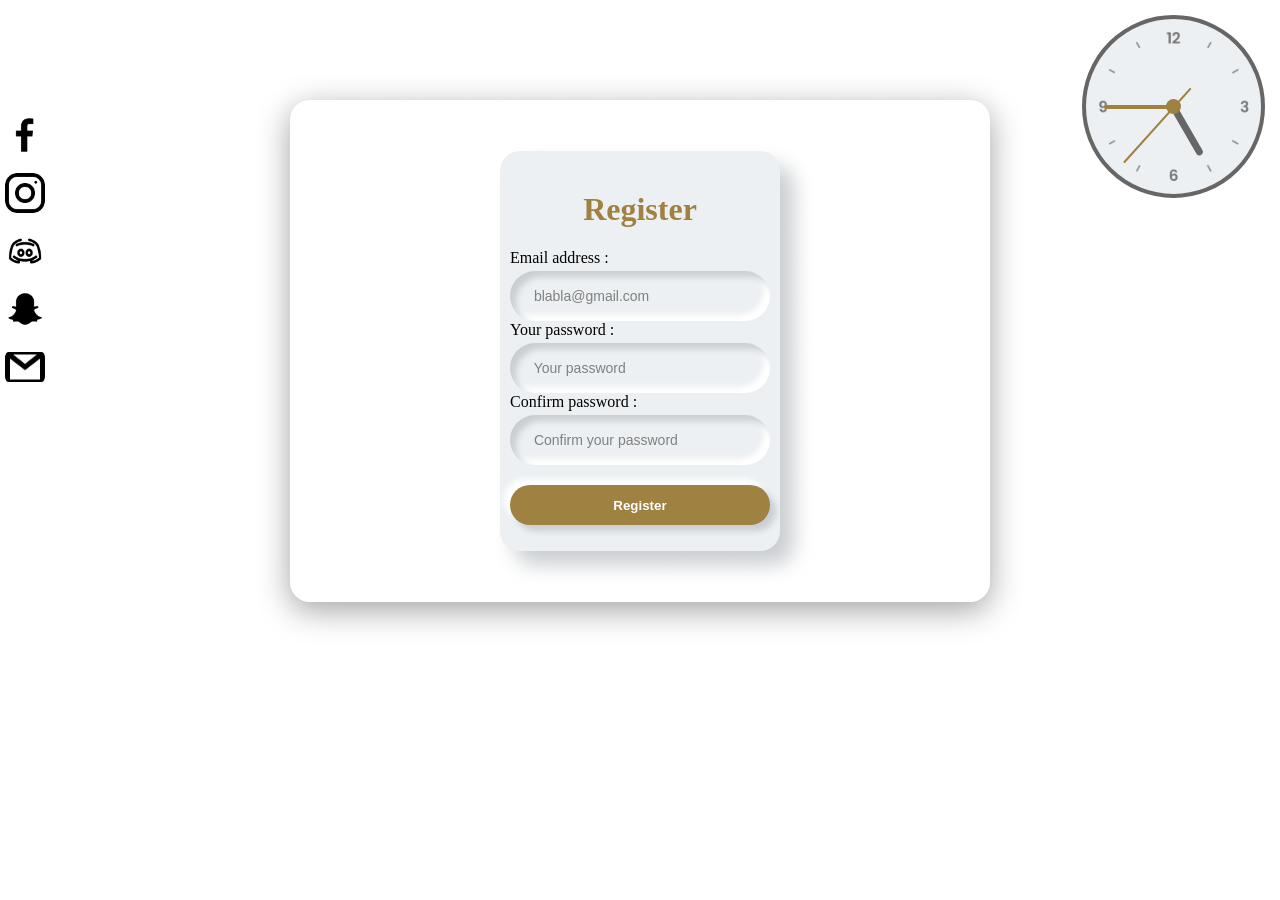
==== index.html @ 1c7ad244 "test2" ====
<!DOCTYPE html>
<html lang="fr">
	<head>
		<title>Mon CV</title>
		<meta charset="UTF-8">
		<meta name="viewport" content="width=device-width, initial-scale=1.0">
		<link rel="stylesheet" href="Site.css">
	</head>
	<body>
		<div class="container">
			<div class="clock">
				<div class="hour">
					<div class="hr" id="hr"></div>
				</div>
				<div class="min">
					<div class="mn" id="mn"></div>
				</div>
				<div class="sec">
					<div class="sc" id="sc"></div>
				</div>
			</div>
			<script type="text/javascript">
				const deg = 6;
				const hr = document.querySelector('#hr');
				const mn = document.querySelector('#mn');
				const sc = document.querySelector('#sc');

				setInterval(() => {

					let day = new Date();
					let hh = day.getHours() * 30;
					let mm = day.getMinutes() * deg;
					let ss = day.getSeconds() * deg;

					hr.style.transform = `rotateZ(${hh}deg`;
					mn.style.transform = `rotateZ(${mm}deg)`;
					sc.style.transform = `rotateZ(${ss}deg)`;
				})
			</script>
			<div class="networks">
				<button class="social facebook" onclick="window.location.href='https://m.facebook.com/profile.php?id=100009716673810';"></button>
				<button class="social instagram" onclick="window.location.href='https://www.instagram.com/y4tsu/';"></button>
				<button class="social discord" onclick="window.location.href='#';"></button>
				<button class="social snapchat" onclick="window.location.href='#';"></button>
				<button class="social gmail" onclick="window.location.href='#';"></button>
			</div>
			<div class="glass">
			<div class="register">
				<form>
					<div class="form">
						<h1>Register</h1>
						<label for="mail">Email address :</label>
						<input type="mail" name="mail" placeholder=" blabla@gmail.com"/>

						<label for="pwd">Your password :</label>
						<input type="password" name="pwd" placeholder=" Your password"/>

						<label for="verif">Confirm password :</label>
						<input type="password" name="verif" placeholder=" Confirm your password"/>

						<button type="submit" class="save">Register</button>
					</div>
				</form>
			</div>
		</div>
		</div>
	</body>
</html>
---- Site.css ----
body{
	background-image: url("https://images5.alphacoders.com/742/742631.jpg");
	background-size: 100%;
	background-position: center;
}

.container{
	width: 700px;
	height: 500px;
	margin: 100px auto;
}

.register{
	align-items: center;
	width: 200%;
	height: 440px;
}

.glass{
	background: linear-gradient(135deg, rgba(255, 255, 255, 0.1), rgba(255, 255, 255, 0));
	backdrop-filter: blur(10px);
	-webkit-backdrop-filter: blur(10px);
	border-radius: 20px;
	border: 1px solid rgba(255, 255, 255, 0.18);
	box-shadow: 0 8px 32px 0 rgba(0, 0, 0, 0.37);
}

.register{
	position: relative;
  	width: 280px;
  	margin-top: 50px;
  	margin-bottom: 50px;
  	margin-right: auto;
  	margin-left: auto;
  	height: 400px;
  	border-radius: 20px;
  	padding: 10px;
  	box-sizing: border-box;
  	background: #ecf0f3;
  	box-shadow: 14px 14px 20px #cbced1, -14px -14px 20px white;
}

label {
 	margin-bottom: 4px;
}

label.inline {
 	display:inline;
 	margin-right:50px;
}

.form{
	text-align: left;
  	margin-top: 30px;
}
h1{
	text-align: center;
	color: #9F8141;
}

input::placeholder{
	color: gray;
}

input{
	caret-color: #9F8141;
	background: #ecf0f3;
  	padding: 10px;
  	padding-left: 20px;
  	height: 50px;
  	font-size: 14px;
  	border-radius: 50px;
  	box-shadow: inset 6px 6px 6px #cbced1, inset -6px -6px 6px white;
}

.save{
  color: white;
  margin-top: 20px;
  background: #9F8141;
  height: 40px;
  border-radius: 20px;
  cursor: pointer;
  font-weight: 900;
  box-shadow: 6px 6px 6px #cbced1, -6px -6px 6px white;
  transition: 0.5s;
}

.save:hover{
	box-shadow: none;
}

label, input, .save{
  display: block;
  width: 100%;
  border: none;
  outline: none;
  box-sizing: border-box;
}

.clock{
	width: 175px;
	height: 175px;
	display: flex;
	justify-content: center;
	align-items: center;
	background: url(clock.png);
	background-size: cover;
	border-radius: 50%;
	background-color: #ecf0f3;
	border: 4px solid #666;
	position: absolute;
	top: 15px;
	right: 15px;
}

.clock:before{
	content: '';
	position: absolute;
	width: 15px;
	height: 15px;
	background: #9F8141;
	border-radius: 50%;
	z-index: 10000;
}

.clock .hour, .clock .min, .clock .sec{
	position: absolute;
}
.clock .hour, .hr{
	width: 110px;
	height: 110px;
}
.clock .min, .mn{
	width: 140px;
	height: 140px;
}
.clock .sec, .sc{
	width: 150px;
	height: 150px;
}
.hr, .mn, .sc{
	display: flex;
	justify-content: center;
	position: absolute;
	border-radius: 50%;
}
.hr:before{
	content: '';
	position: absolute;
	width: 7px;
	height: 50px;
	background: #666;
	z-index: 10;
	border-radius: 6px  6px 0 0;
}
.mn:before{
	content: '';
	position: absolute;
	width: 4px;
	height: 70px;
	background: #9F8141;
	z-index: 11;
	border-radius: 6px  6px 0 0;
}
.sc:before{
	content: '';
	position: absolute;
	width: 2px;
	height: 100px;
	background: #9F8141;
	z-index: 12;
	border-radius: 6px  6px 0 0;
}

.networks{
	width: 50px;
	height: 300px;
	position: absolute;
	top: auto;
	left: 0;
	border-radius: 5px;
	text-align: center;
	background: linear-gradient(135deg, rgba(255, 255, 255, 0.1), rgba(255, 255, 255, 0));
	backdrop-filter: blur(10px);
	-webkit-backdrop-filter: blur(10px);
}

.social{
	border-radius: 11px;
	border: none;
	width: 40px;
	height: 40px;
	margin: 0 auto;
	margin-top: 15px;
	cursor: pointer;
}
.facebook{
	background: url(facebook.png);
	background-size: cover;
}
.instagram{
	background: url(instagram.png);
	background-size: cover;
}
.discord{
	background: url(discord.png);
	background-size: cover;
}
.snapchat{
	background: url(snapchat.png);
	background-size: cover;
}
.gmail{
	background: url(gmail.png);
	background-size: cover;
}

.facebook:hover{
	filter: invert(1);
}
.instagram:hover{
	filter: invert(1);
}
.discord:hover{
	filter: invert(1);
}
.snapchat:hover{
	filter: invert(1);
}
.gmail:hover{
	filter: invert(1);
}
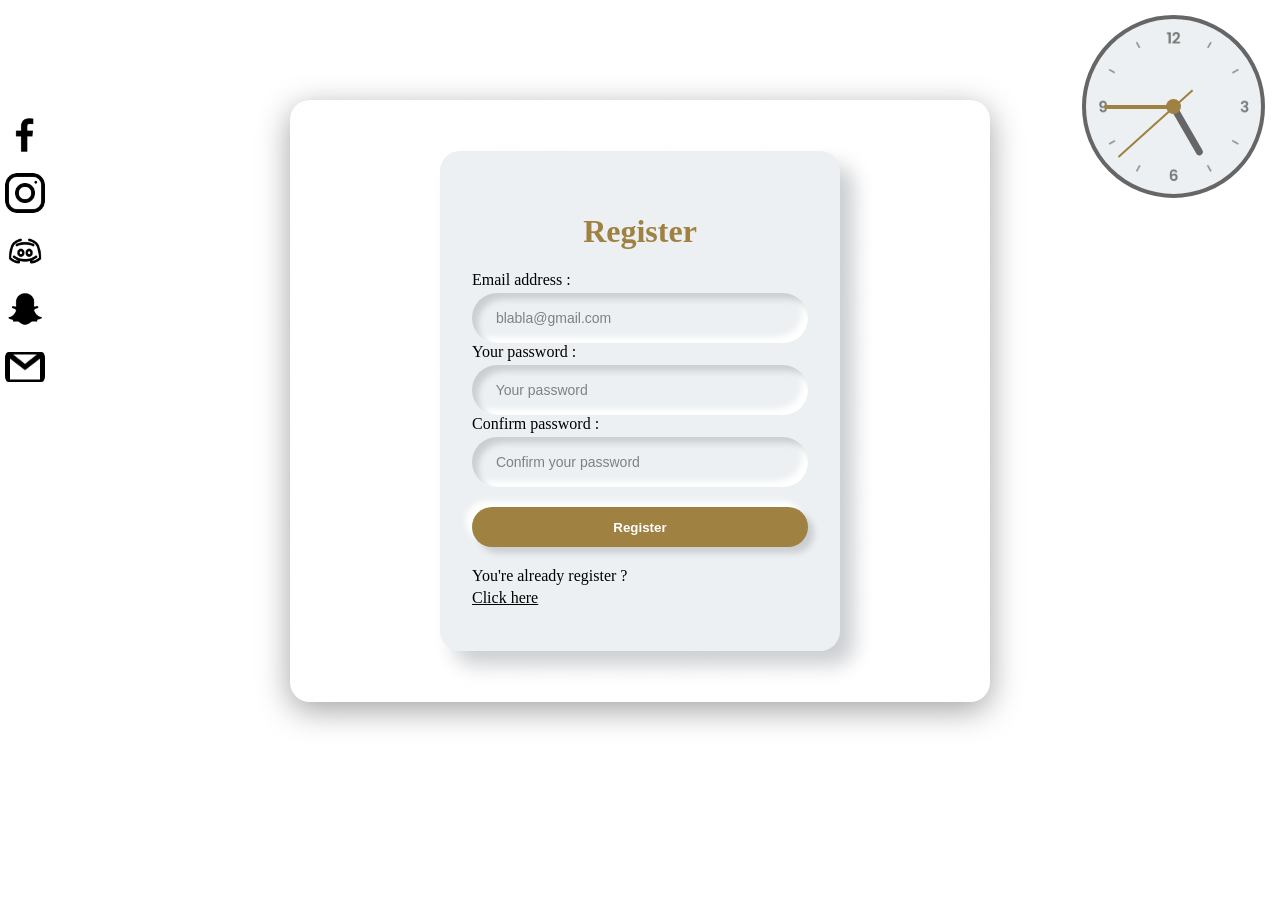
==== commit c4a1ad30: "Modifications apportées" ====
--- a/index.html
+++ b/index.html
@@ -5,10 +5,11 @@
 		<meta charset="UTF-8">
 		<meta name="viewport" content="width=device-width, initial-scale=1.0">
 		<link rel="stylesheet" href="Site.css">
+		<script src="Site.js"></script>
 	</head>
 	<body>
 		<div class="container">
-			<div class="clock">
+			<div class="clock" title="clock">
 				<div class="hour">
 					<div class="hr" id="hr"></div>
 				</div>
@@ -46,6 +47,8 @@
 			</div>
 			<div class="glass">
 			<div class="register">
+			<div class="card-container" id="card-container">
+				<div class="card-front">
 				<form>
 					<div class="form">
 						<h1>Register</h1>
@@ -59,10 +62,34 @@
 						<input type="password" name="verif" placeholder=" Confirm your password"/>
 
 						<button type="submit" class="save">Register</button>
+						<div class="global">
+						<label for="label">You're already register ? </label>
+						<a onclick="test();" class="link" name="label">Click here</a>
+						</div>
 					</div>
 				</form>
+				</div>
+				<div class="card-back">
+				<form>
+					<div class="form">
+						<h1>Login</h1>
+						<label for="mail">Email address :</label>
+						<input type="mail" name="mail" placeholder=" blabla@gmail.com"/>
+
+						<label for="pwd">Your password :</label>
+						<input type="password" name="pwd" placeholder=" Your password"/>
+
+						<button type="submit" class="save">Login</button>
+						<div class="global">
+						<label for="label">You're not register ? </label>
+						<a onclick="test();" class="link" name="label2">Click here</a>
+						</div>
+					</div>
+				</form>
+				</div>
 			</div>
-		</div>
+			</div>
+			</div>
 		</div>
 	</body>
 </html>
--- a/Site.css
+++ b/Site.css
@@ -26,15 +26,15 @@
 }
 
 .register{
-	position: relative;
+		position: relative;
   	width: 280px;
   	margin-top: 50px;
   	margin-bottom: 50px;
   	margin-right: auto;
   	margin-left: auto;
-  	height: 400px;
+  	height: 500px;
   	border-radius: 20px;
-  	padding: 10px;
+  	padding: 2em;
   	box-sizing: border-box;
   	background: #ecf0f3;
   	box-shadow: 14px 14px 20px #cbced1, -14px -14px 20px white;
@@ -83,10 +83,11 @@
   font-weight: 900;
   box-shadow: 6px 6px 6px #cbced1, -6px -6px 6px white;
   transition: 0.5s;
-}
-
+  margin-bottom: 20px;
+}
 .save:hover{
-	box-shadow: none;
+	box-shadow:inset 5px 5px 5px #7D6A3F,
+	           inset -5px -5px 5px #B59144;
 }
 
 label, input, .save{
@@ -231,6 +232,37 @@
 	filter: invert(1);
 }
 
-
-
-
+.register{
+	width: 400px;
+}
+
+.card-container{
+	transition: transform 3s;
+	transform-style: preserve-3d;
+}
+
+.card-front, .card-back{
+	backface-visibility: hidden;
+	top: 0;
+	bottom: 0;
+	left: 0;
+	right: 0;
+	position: absolute;
+}
+
+.card-back{
+	transform: rotateY(0.5turn);
+}
+
+.link:hover{
+	border-radius: 5px;
+	background: #ecf0f3;
+	box-shadow:  5px 5px 5px #7f8283,
+             -5px -5px 5px #ffffff;
+  transition: 0.5s;
+  text-decoration: none;
+}
+.link{
+	cursor: pointer;
+	text-decoration: underline;
+}
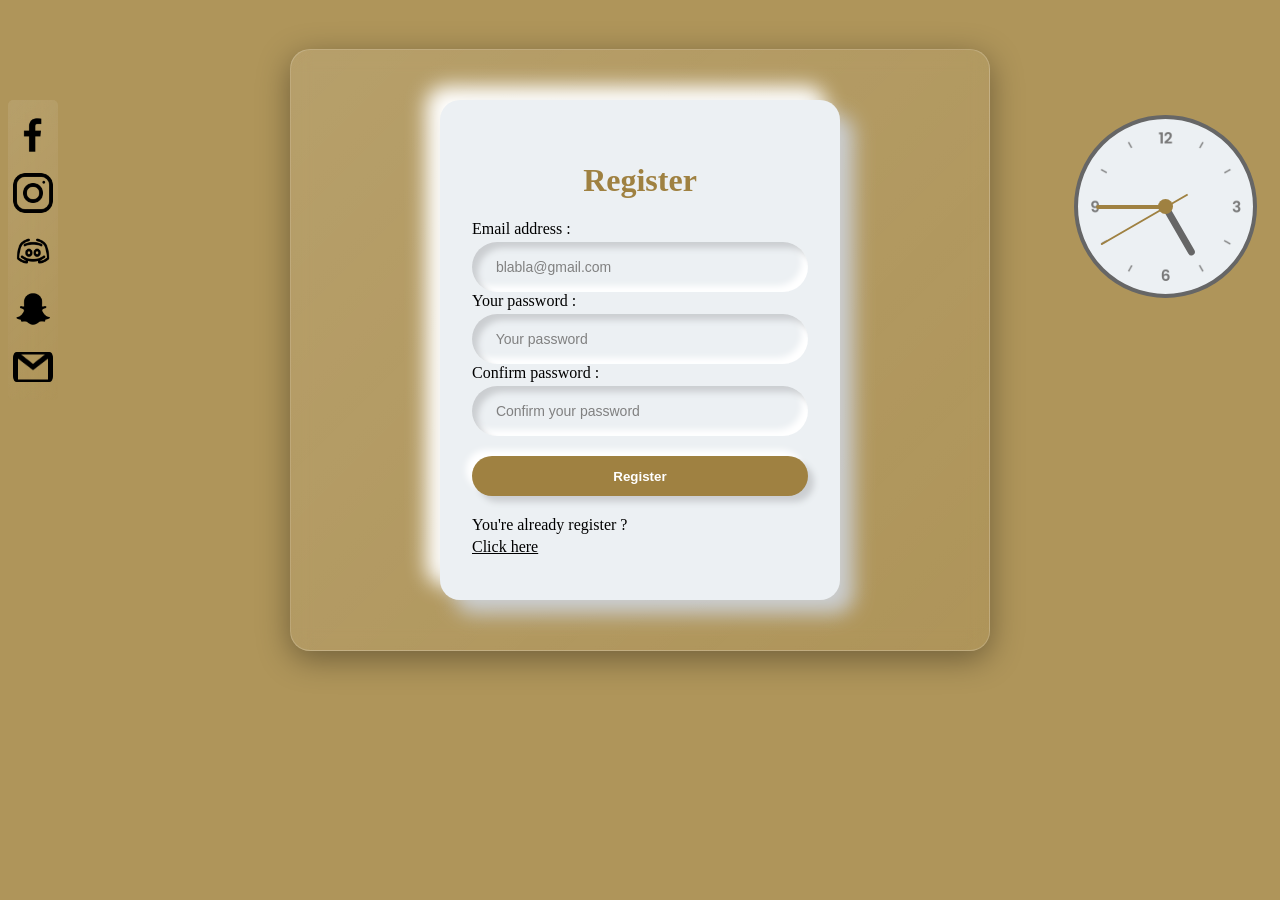
==== commit f4e4b95f: "hello test" ====
--- a/index.html
+++ b/index.html
@@ -9,35 +9,6 @@
 	</head>
 	<body>
 		<div class="container">
-			<div class="clock" title="clock">
-				<div class="hour">
-					<div class="hr" id="hr"></div>
-				</div>
-				<div class="min">
-					<div class="mn" id="mn"></div>
-				</div>
-				<div class="sec">
-					<div class="sc" id="sc"></div>
-				</div>
-			</div>
-			<script type="text/javascript">
-				const deg = 6;
-				const hr = document.querySelector('#hr');
-				const mn = document.querySelector('#mn');
-				const sc = document.querySelector('#sc');
-
-				setInterval(() => {
-
-					let day = new Date();
-					let hh = day.getHours() * 30;
-					let mm = day.getMinutes() * deg;
-					let ss = day.getSeconds() * deg;
-
-					hr.style.transform = `rotateZ(${hh}deg`;
-					mn.style.transform = `rotateZ(${mm}deg)`;
-					sc.style.transform = `rotateZ(${ss}deg)`;
-				})
-			</script>
 			<div class="networks">
 				<button class="social facebook" onclick="window.location.href='https://m.facebook.com/profile.php?id=100009716673810';"></button>
 				<button class="social instagram" onclick="window.location.href='https://www.instagram.com/y4tsu/';"></button>
@@ -90,6 +61,35 @@
 			</div>
 			</div>
 			</div>
+			<div class="clock" title="clock">
+				<div class="hour">
+					<div class="hr" id="hr"></div>
+				</div>
+				<div class="min">
+					<div class="mn" id="mn"></div>
+				</div>
+				<div class="sec">
+					<div class="sc" id="sc"></div>
+				</div>
+			</div>
+			<script type="text/javascript">
+				const deg = 6;
+				const hr = document.querySelector('#hr');
+				const mn = document.querySelector('#mn');
+				const sc = document.querySelector('#sc');
+
+				setInterval(() => {
+
+					let day = new Date();
+					let hh = day.getHours() * 30;
+					let mm = day.getMinutes() * deg;
+					let ss = day.getSeconds() * deg;
+
+					hr.style.transform = `rotateZ(${hh}deg`;
+					mn.style.transform = `rotateZ(${mm}deg)`;
+					sc.style.transform = `rotateZ(${ss}deg)`;
+				})
+			</script>
 		</div>
 	</body>
 </html>
--- a/Site.css
+++ b/Site.css
@@ -1,13 +1,20 @@
 body{
 	background-image: url("https://images5.alphacoders.com/742/742631.jpg");
 	background-size: 100%;
+	background-color: #AF955A;
 	background-position: center;
+	position: relative;
+	background-repeat: no-repeat;
+	background-attachment: fixed;
 }
 
 .container{
 	width: 700px;
 	height: 500px;
 	margin: 100px auto;
+	display: flex;
+	flex-wrap: wrap;
+	align-content: center;
 }
 
 .register{
@@ -23,6 +30,7 @@
 	border-radius: 20px;
 	border: 1px solid rgba(255, 255, 255, 0.18);
 	box-shadow: 0 8px 32px 0 rgba(0, 0, 0, 0.37);
+	flex: 1;
 }
 
 .register{
@@ -121,7 +129,7 @@
 	height: 15px;
 	background: #9F8141;
 	border-radius: 50%;
-	z-index: 10000;
+	z-index: 5;
 }
 
 .clock .hour, .clock .min, .clock .sec{
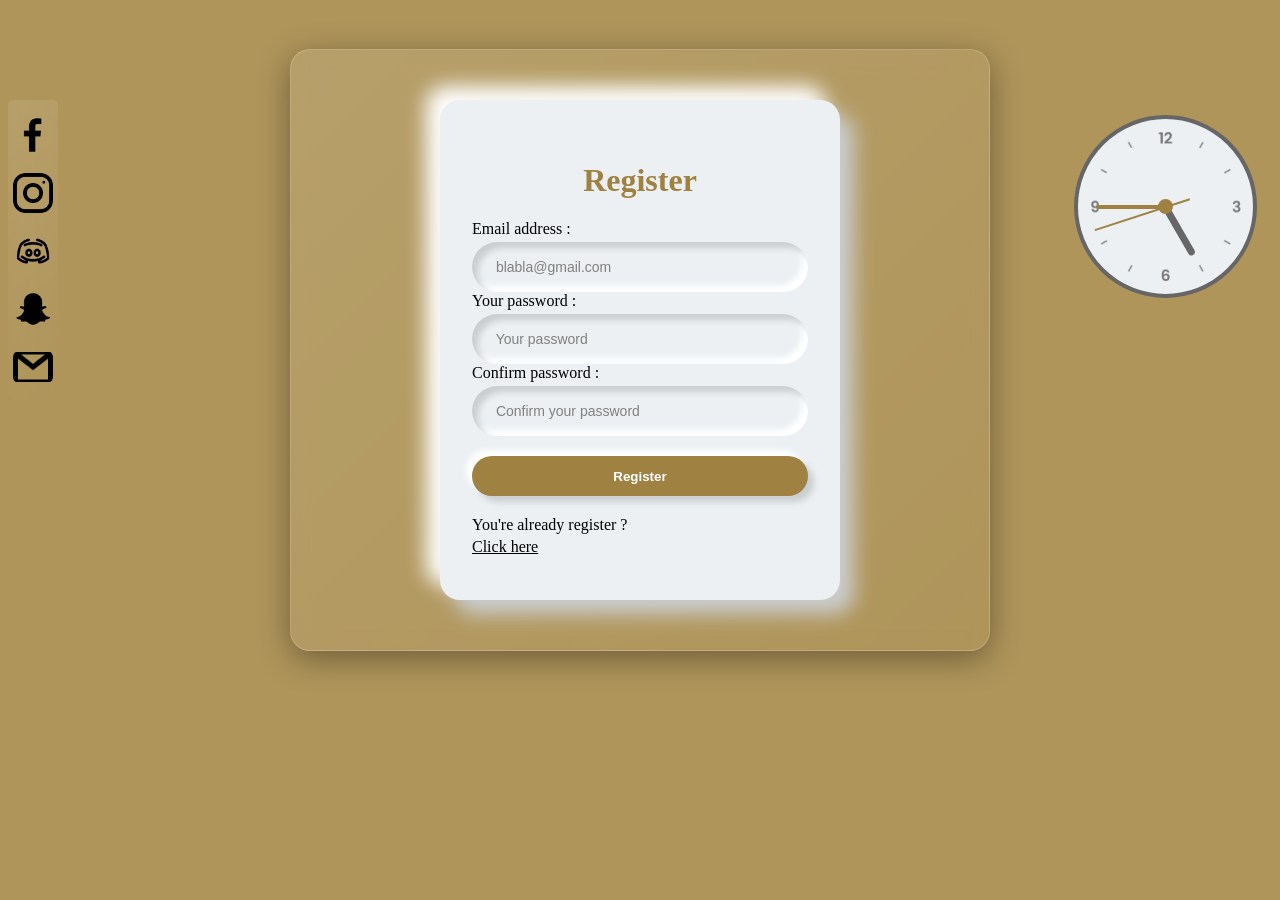
==== commit cbfb936e: "test" ====
--- a/index.html
+++ b/index.html
@@ -7,7 +7,7 @@
 		<link rel="stylesheet" href="Site.css">
 		<script src="Site.js"></script>
 	</head>
-	<body>
+	<body id="body">
 		<div class="container">
 			<div class="networks">
 				<button class="social facebook" onclick="window.location.href='https://m.facebook.com/profile.php?id=100009716673810';"></button>
--- a/Site.css
+++ b/Site.css
@@ -31,6 +31,7 @@
 	border: 1px solid rgba(255, 255, 255, 0.18);
 	box-shadow: 0 8px 32px 0 rgba(0, 0, 0, 0.37);
 	flex: 1;
+	z-index: 10;
 }
 
 .register{
@@ -192,6 +193,7 @@
 	background: linear-gradient(135deg, rgba(255, 255, 255, 0.1), rgba(255, 255, 255, 0));
 	backdrop-filter: blur(10px);
 	-webkit-backdrop-filter: blur(10px);
+	z-index: 11;
 }
 
 .social{
@@ -273,4 +275,12 @@
 .link{
 	cursor: pointer;
 	text-decoration: underline;
+}
+
+@media only screen and (min-width: 640px)
+                   and (max-width: 767px) { (7)
+  body { 
+  	background-image: none; 
+  }
+  
 }
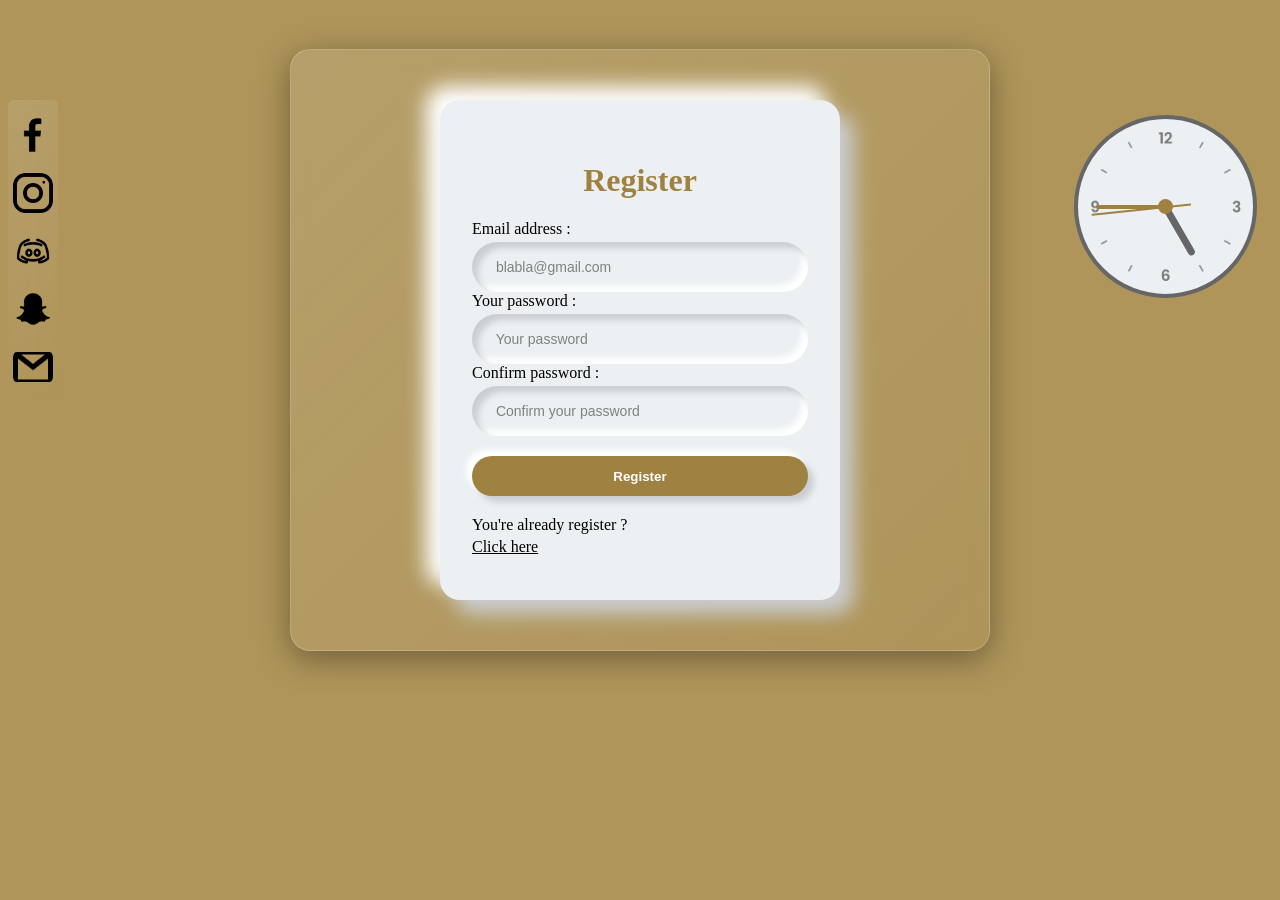
==== commit a3487e14: "coucouc" ====
--- a/index.html
+++ b/index.html
@@ -8,6 +8,14 @@
 		<script src="Site.js"></script>
 	</head>
 	<body id="body">
+		<script type="text/javascript">
+			if(screen.width < 801){
+				document.body.style.backgroundImage = "none";
+			}
+			else{
+				document.body.style.backgroundImage = "url('https://images5.alphacoders.com/742/742631.jpg')";
+			}
+		</script>
 		<div class="container">
 			<div class="networks">
 				<button class="social facebook" onclick="window.location.href='https://m.facebook.com/profile.php?id=100009716673810';"></button>
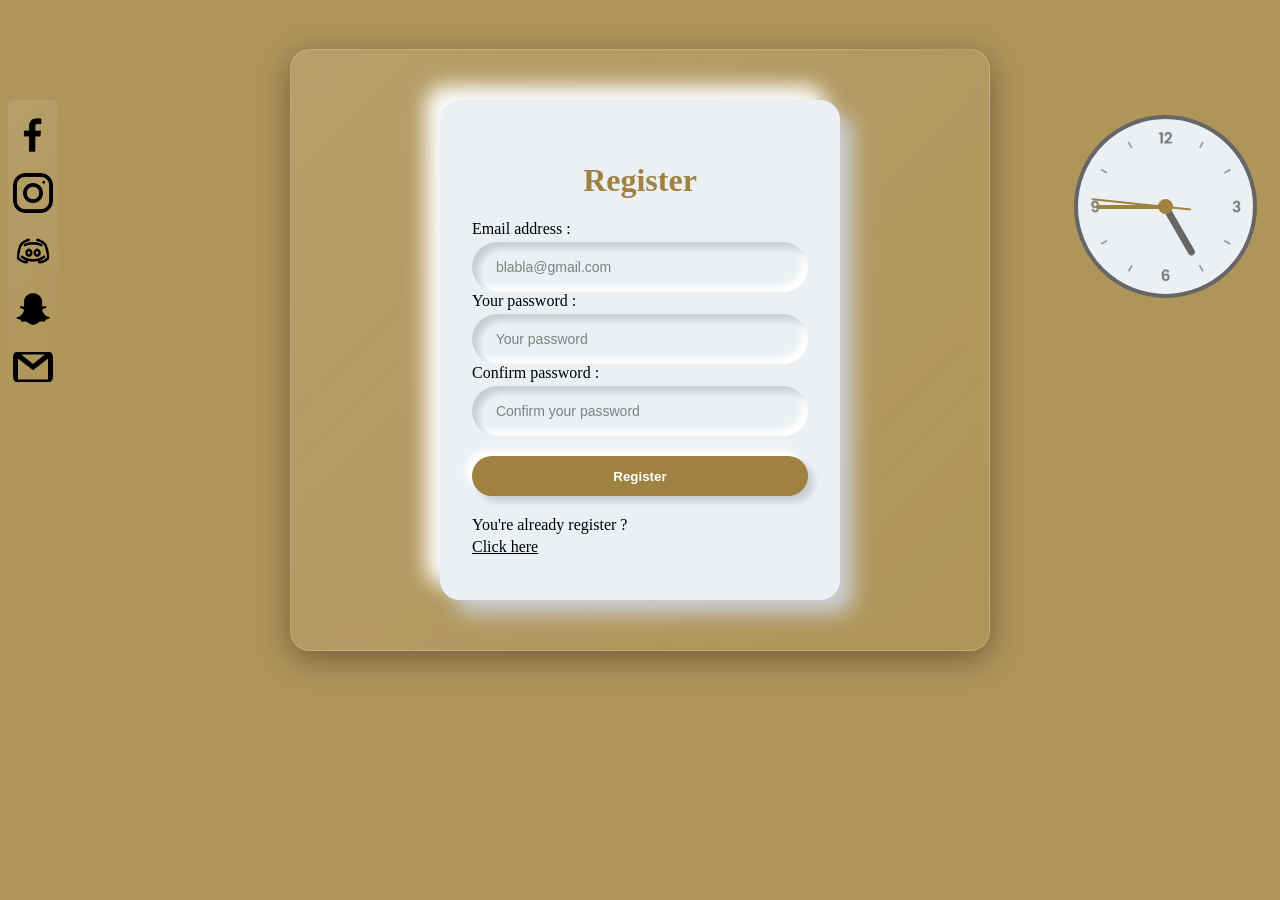
==== commit 28454b40: "test" ====
--- a/index.html
+++ b/index.html
@@ -11,6 +11,8 @@
 		<script type="text/javascript">
 			if(screen.width < 801){
 				document.body.style.backgroundImage = "none";
+				document.getElementById('glass').style.width = "100%";
+				document.getElementById('glass').style.height = "100%";
 			}
 			else{
 				document.body.style.backgroundImage = "url('https://images5.alphacoders.com/742/742631.jpg')";
@@ -24,8 +26,8 @@
 				<button class="social snapchat" onclick="window.location.href='#';"></button>
 				<button class="social gmail" onclick="window.location.href='#';"></button>
 			</div>
-			<div class="glass">
-			<div class="register">
+			<div class="glass" id="glass">
+			<div class="register" id="register">
 			<div class="card-container" id="card-container">
 				<div class="card-front">
 				<form>
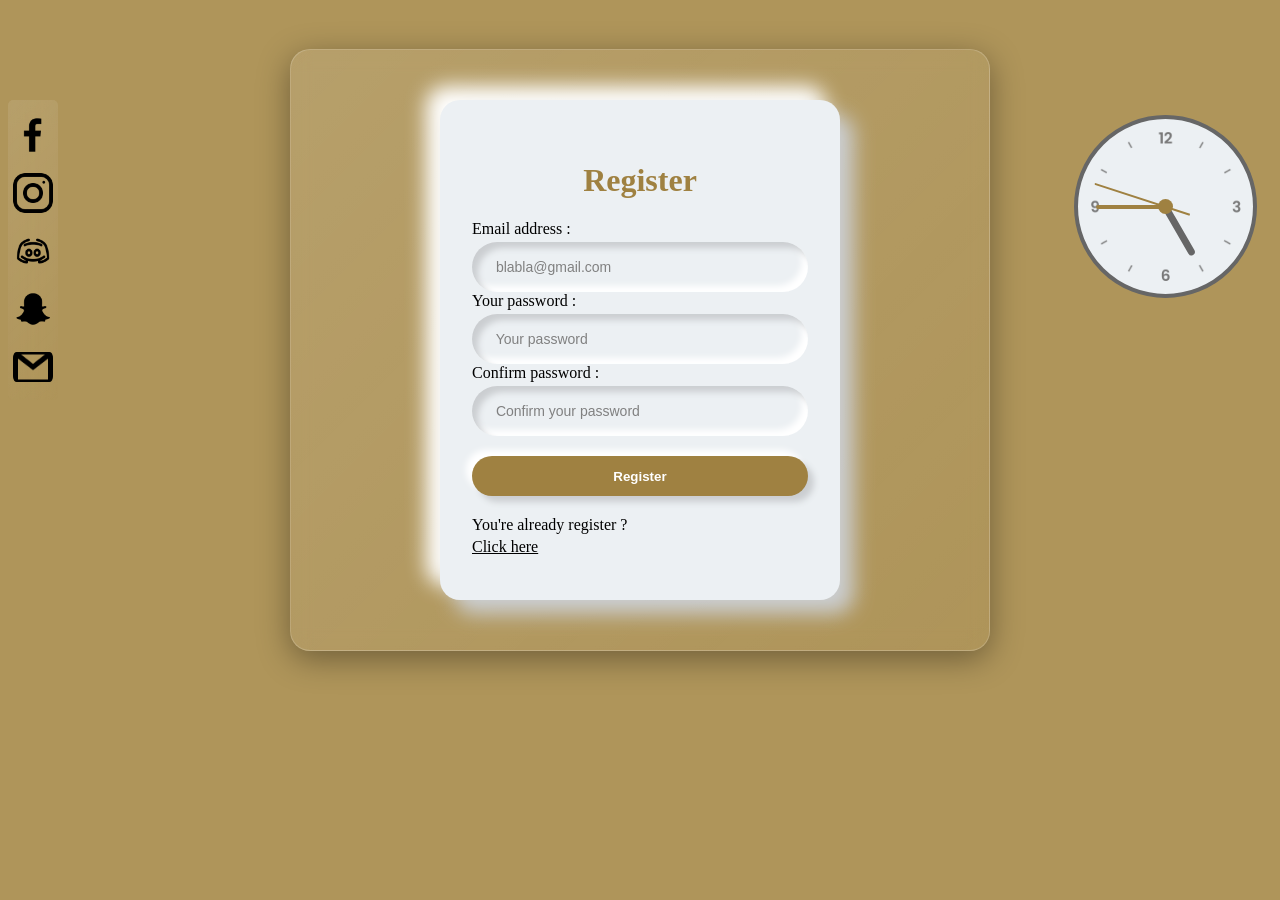
==== commit 8bc97d18: "test" ====
--- a/index.html
+++ b/index.html
@@ -11,8 +11,8 @@
 		<script type="text/javascript">
 			if(screen.width < 801){
 				document.body.style.backgroundImage = "none";
-				document.getElementById('glass').style.width = "100%";
 				document.getElementById('glass').style.height = "100%";
+				document.getElementById('register').style.height = "100%";
 			}
 			else{
 				document.body.style.backgroundImage = "url('https://images5.alphacoders.com/742/742631.jpg')";
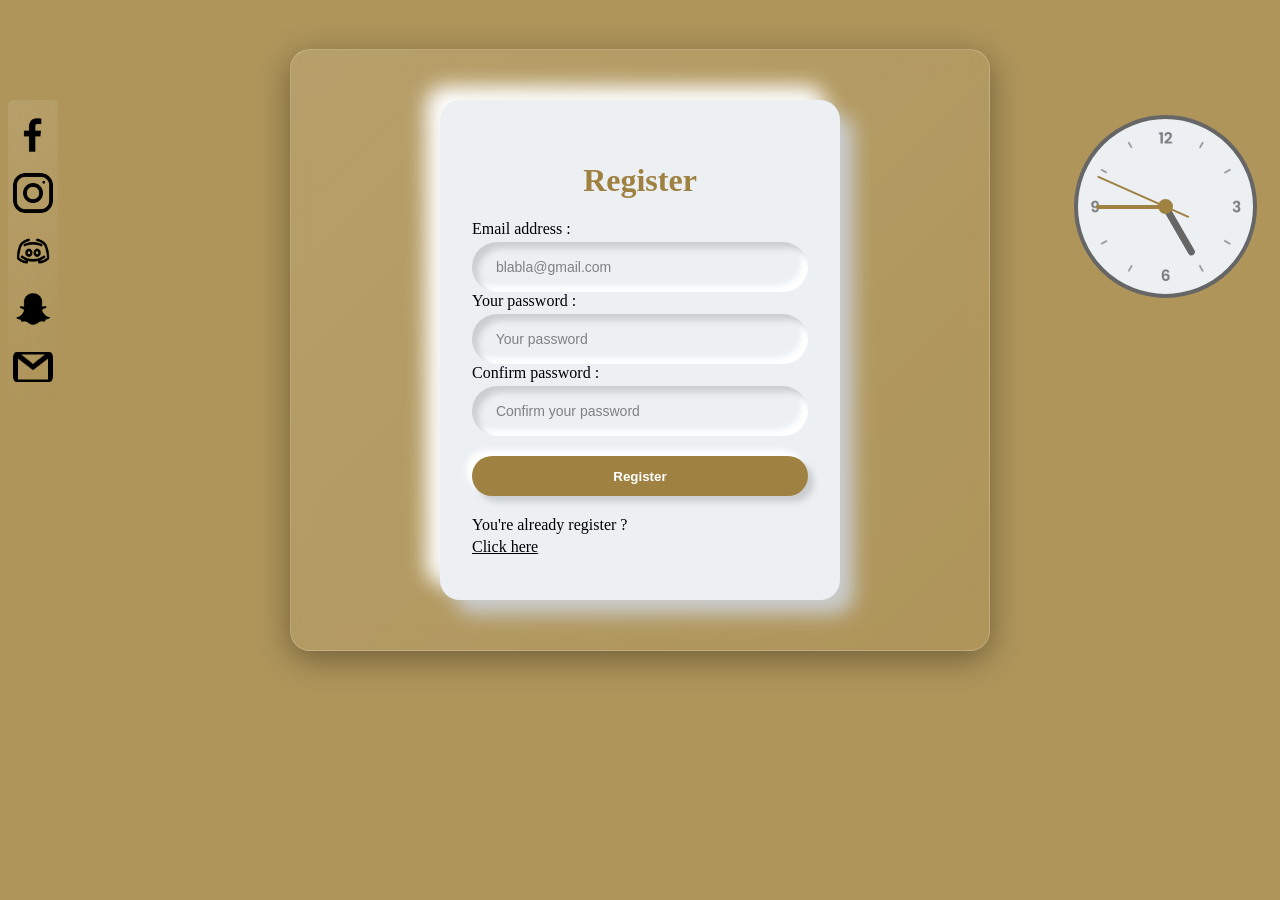
==== commit f91c49d7: "Modifications apportées" ====
--- a/index.html
+++ b/index.html
@@ -11,8 +11,7 @@
 		<script type="text/javascript">
 			if(screen.width < 801){
 				document.body.style.backgroundImage = "none";
-				document.getElementById('glass').style.height = "100%";
-				document.getElementById('register').style.height = "100%";
+				document.getElementById('clock').style.display = "none";
 			}
 			else{
 				document.body.style.backgroundImage = "url('https://images5.alphacoders.com/742/742631.jpg')";
@@ -71,7 +70,7 @@
 			</div>
 			</div>
 			</div>
-			<div class="clock" title="clock">
+			<div class="clock" id="clock">
 				<div class="hour">
 					<div class="hr" id="hr"></div>
 				</div>
